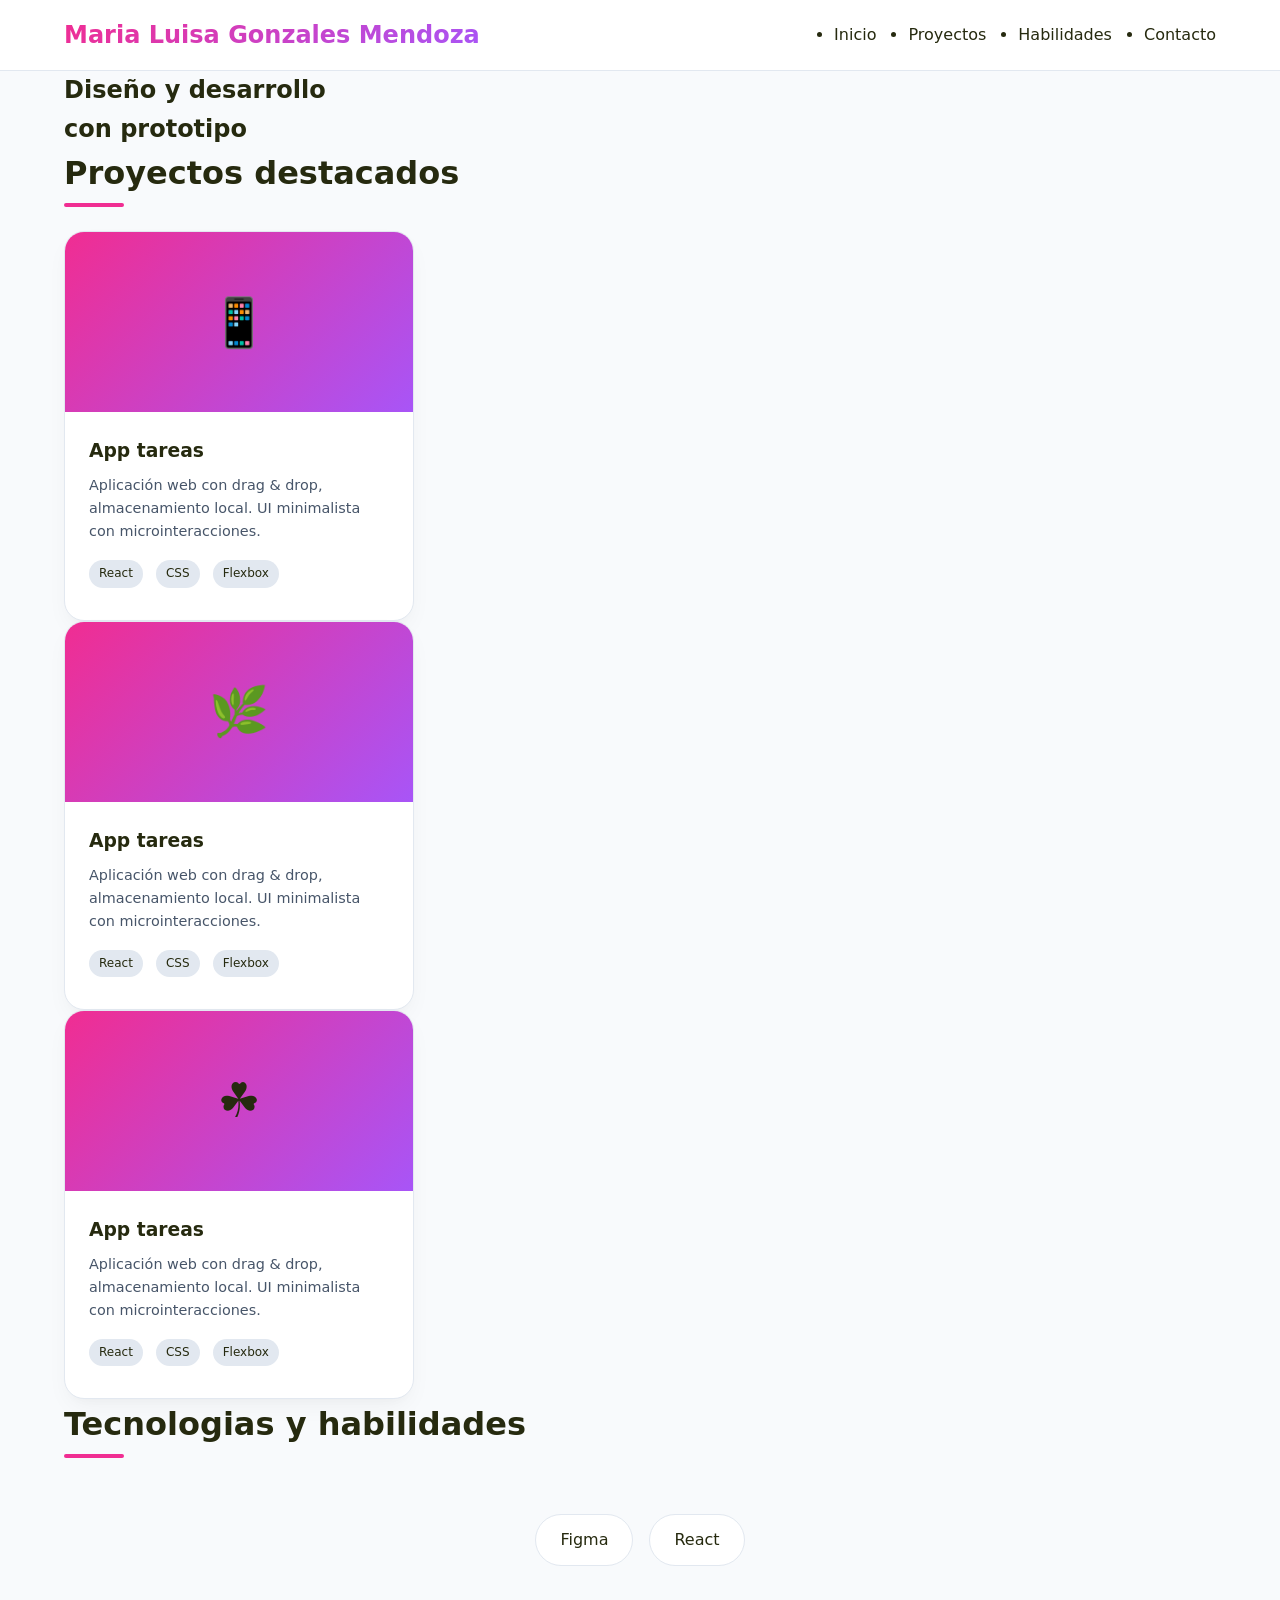
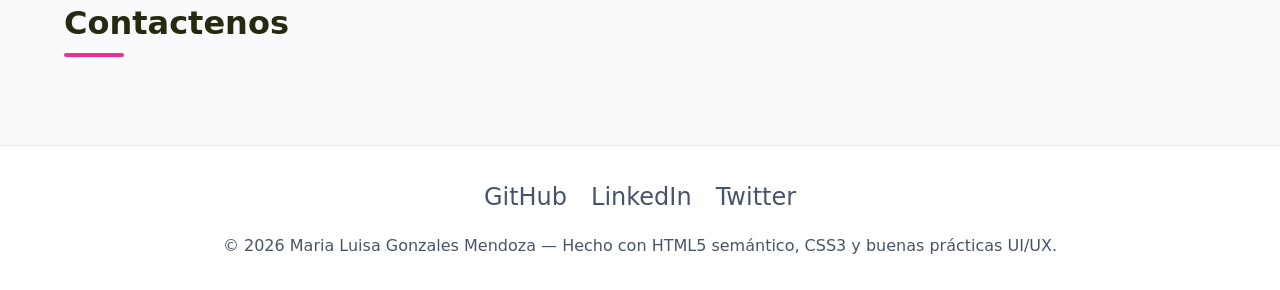
==== sesion1_mar/index.html @ 14f20680 "Primer avance" ====
<!doctype html>
<html lang="es">

<head>
  <title>Maria Luisa Gonzales Mendoza - full stack</title>
  <!-- SEO & Open Graph Meta Tags -->
  <meta name="description" content="Portafolio de Maria Luisa Gonzales, Desarrollador de software y analista programador" />
  <meta name="keywords" content="desarrollador, full stack, react, nodejs, python, portafolio" />
  <meta name="author" content="Maria Luisa Gonzales Mendoza" />
  <!-- Open Graph -->
  <meta property="og:title" content="Maria Luisa Gonzales Mendoza – Desarrollador Full Stack" />
  <meta property="og:description" content="Portafolio profesional de Maria Luisa Gonzales." />
  <meta property="og:type" content="website" />
  <meta property="og:url" content="https://hebertcussi.dev" />  <!-- podemos hacer con dominios gratuitos -->

  <link rel="stylesheet" href="css/estilos.css" />
</head>

<body>
  <!-- <header> semántico con navegación -->
  <header>
    <div class="container">
      <div class="navbar">
        <div class="logo">Maria Luisa Gonzales Mendoza</div>
        <nav>
          <ul>
            <li><a href="#inicio">Inicio</a></li>
            <li><a href="#proyectos">Proyectos</a></li>
            <li><a href="#habilidades">Habilidades</a></li>
            <li><a href="#contacto">Contacto</a></li>
          </ul>
        </nav>
      </div>
    </div>
  </header>
  
  <!-- <main> agrupa el contenido principal -->
  <main>
    <!--<section> Hero / Inicio -->
    <section id="inicio">
      <div class="container">
        <h2>Diseño y desarrollo <br> con prototipo</h2>
      </div>
    </section>
    <!-- <section> Acerca de -->
    <section id="proyectos">
      <div class="container">
        <h2 class="section-titulo">Proyectos destacados</h2>
        <div class="proyecto-grilla">
          <article>
            <div class="proyecto-img">📱</div>
            <div class="proyecto-info">
              <h3>App tareas</h3>
              <p>Aplicación web con drag & drop, almacenamiento local. UI minimalista con microinteracciones.</p>
              <div>
                <span class="tecnologias">React</span>
                <span class="tecnologias">CSS</span>
                <span class="tecnologias">Flexbox</span>
              </div>
            </div>
          </article>
        </div>

        <div class="proyecto-grilla">
          <article>
            <div class="proyecto-img">🌿</div>
            <div class="proyecto-info">
              <h3>App tareas</h3>
              <p>Aplicación web con drag & drop, almacenamiento local. UI minimalista con microinteracciones.</p>
              <div>
                <span class="tecnologias">React</span>
                <span class="tecnologias">CSS</span>
                <span class="tecnologias">Flexbox</span>
              </div>
            </div>
          </article>
        </div>

      <div class="proyecto-grilla">
          <article>
            <div class="proyecto-img">☘️</div>
            <div class="proyecto-info">
              <h3>App tareas</h3>
              <p>Aplicación web con drag & drop, almacenamiento local. UI minimalista con microinteracciones.</p>
              <div>
                <span class="tecnologias">React</span>
                <span class="tecnologias">CSS</span>
                <span class="tecnologias">Flexbox</span>
              </div>
            </div>
          </article>
        </div> 

      </div>
    </section>
    <!--  <section> Proyectos con CSS Grid + <article> semántico -->
    <section id="habilidades">
      <div class="container">
        <h2 class="section-titulo">Tecnologias y habilidades</h2>
        <div class="skills-container">
          <div class="skill-items">Figma</div>
          <div class="skill-items">React</div>
        </div>
      </div>
    </section>
    <!--  <section> Contacto con formulario HTML5 validado -->
    <section id="contacto">
      <div class="container">
        <h2 class="section-titulo">Contactenos</h2>
      </div>
    </section>
  </main>

  <!-- <footer> semántico -->
  <footer>
    <div class="container">
      <div class="social-links">
        <a href="#" aria-label="GitHub">GitHub</a>
        <a href="#" aria-label="LinkedIn">LinkedIn</a>
        <a href="#" aria-label="Twitter">Twitter</a>
      </div>
      <p>
        © 2026 Maria Luisa Gonzales Mendoza — Hecho con HTML5 semántico, CSS3 y buenas
        prácticas UI/UX.
      </p>
    </div>
  </footer>
</body>
</html>
---- sesion1_mar/css/estilos.css ----
/* ============================================ */
/* 1. VARIABLES CSS (tema claro)         */
/* ============================================ */
:root {
  /* Colores claros (por defecto) */
  --bg-primary: #f8fafc;
  --bg-secondary: #ffffff;
  --text-primary: #262a0f;
  --text-secondary: #475569;
  --accent: #f02d92; /* color del logo*/
  --accent-gradiente: #a855f7;
  --accent-hover: #4f46e5;
  --border: #e2e8f0;
  --card-shadow: 0 10px 25px -5px rgba(0, 0, 0, 0.05), 0 8px 10px -6px rgba(0, 0, 0, 0.02);
  --transition: all 0.3s cubic-bezier(0.4, 0, 0.2, 1);
}

/* ============================================ */
/* 2. RESET Y ESTILOS GLOBALES (Box Model)      */
/* ============================================ */
* {
  margin: 0;
  padding: 0;
  box-sizing: border-box;
}

body {
  font-family: system-ui, -apple-system, 'Segoe UI', Roboto, 'Helvetica Neue', sans-serif;
  background-color: var(--bg-primary);
  color: var(--text-primary);
  line-height: 1.6;
  transition: background-color 0.2s, color 0.2s;
}

html {
  scroll-behavior: smooth; /* Para que tenga scrol*/
}

.container {
  max-width: 1200px;
  margin: 0 auto;
  padding: 0 24px;
}

/* ============================================ */
/* 3. HEADER Y NAVEGACIÓN (FLEXBOX)             */
/* ============================================ */
header {
  background: var(--bg-secondary);
  backdrop-filter: blur(8px);
  border-bottom: 1px solid var(--border);
  position: sticky;
  top: 0;
  z-index: 100;
}

.navbar {
  display: flex;
  justify-content: space-between;
  align-items: center;
  padding: 1rem 0;
  flex-wrap: wrap; /* pone a la misma linea las opciones*/
  gap: 1rem; /*espacio superior */
}

.logo { /*en este caso el nombre del autor que esta en el lado superior*/
  font-size: 1.5rem;
  font-weight: 700;
  background: linear-gradient(135deg, var(--accent), var(--accent-gradiente) );
  background-clip: text;
  -webkit-background-clip: text;
  color: transparent;
}

nav ul {
  display: flex;
  gap: 2rem;
  flex-wrap: wrap;
}

nav ul li a {
  text-decoration: none;
  color: var(--text-primary);
  font-weight: 500;
  transition: var(--transition);
  padding: 0.5rem 0;
  border-bottom: 2px solid transparent;
}

nav ul li a:hover {
  color: var(--accent);
  border-bottom-color: var(--accent);
}


.section-titulo{
  position: relative;
  display:  inline-block;
  margin-bottom: 2rem;
  font-size: 2rem;
}

.section-titulo::after{
  content: '';
  position: absolute;
  bottom: -8px;
  left: 0;
  width: 60px;
  height: 4px;
  background: var(--accent);
  border-radius: 2px;
}

/* ============================================ */
/* 3. FICHAS DE LA SECCION 1                    */
/* ============================================ */

.proyecto-grilla{
  background: var(--bg-secondary);
  border-radius: 20px;
  overflow: hidden;
  box-shadow: var(--card-shadow);
  transition: var(--transition);
  flex:  1 1 300px;
  max-width: 350px;
  border: 1px solid var(--border);
}

.proyecto-info{
  padding: 1.5rem;
}

.proyecto-info h3{
  margin-bottom: 0.5rem;
}
.proyecto-info p{
  color: var(--text-secondary);
  font-size: 0.90rem;
  margin-bottom: 1rem;
}
.tecnologias{
  display: inline-block;
  background: var(--border);
  padding: 4px 10px;
  border-radius: 20px;
  font-size: 0.75rem;
  margin-right: 0.5rem;
  margin-bottom: 0.5rem;
  color: var(--text-primary);
}

.proyecto-img{
  background: linear-gradient(135deg, var(--accent), var(--accent-gradiente));
  height: 180px;
  display: flex;
  align-items: center;
  justify-content: center;
  font-size: 3rem;
}
.skills-container{
  display: flex;
  flex-wrap: wrap;
  gap: 1rem;
  justify-content: center;
  margin: 2rem 0;
}
.skill-items{
  background: var(--bg-secondary);
  border: 1px solid var(--border);
  border-radius: 50px;
  padding: 0.75rem 1.5rem;
  font-weight: 500;
  transition: var(--transition);
  cursor:default;
}
.skill-items:hover{
  transform: scale(1);
  border-color: var(--accent);
  color: var(--accent);
}

/* ============================================ */
/* 5. FOOTER                                    */
/* ============================================ */
footer{
  background: var(--bg-secondary);
  border-top: 1px solid var(--border);
  padding: 2rem 0;
  margin-top: 4rem;
  text-align: center;
  color: var(--text-secondary);
}

.social-links{ /* para alinear y separar la opciones*/
  display: flex;
  justify-content: center;
  gap: 1.5rem;
  margin-bottom: 1rem;
}

.social-links a{
  color: var(--text-secondary);
  font-size: 1.5rem;
  transition: var(--transition);
  text-decoration: none;
}

.social-links a:hover{ /*dar efecto de movimiento hacia arriba a las opciones*/
  color: var(--accent);
  transform: translateY(-3px);
}
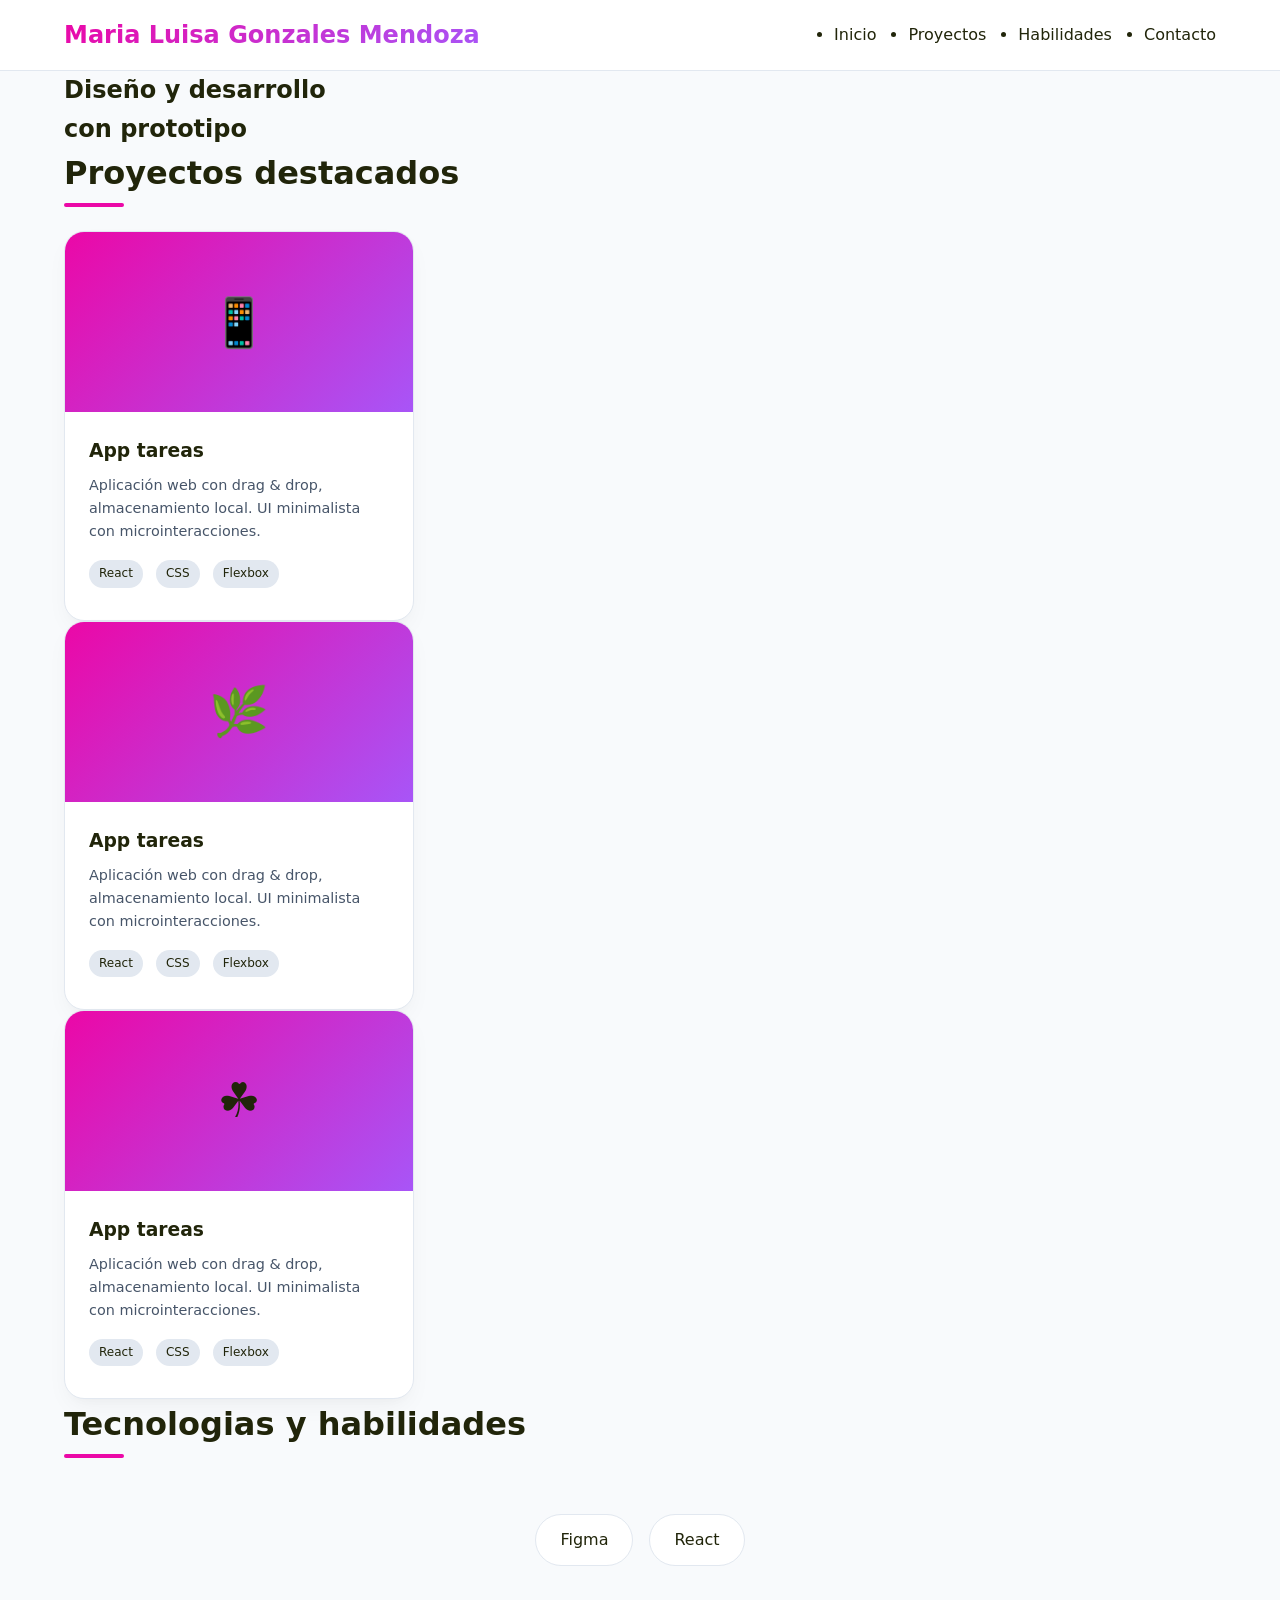
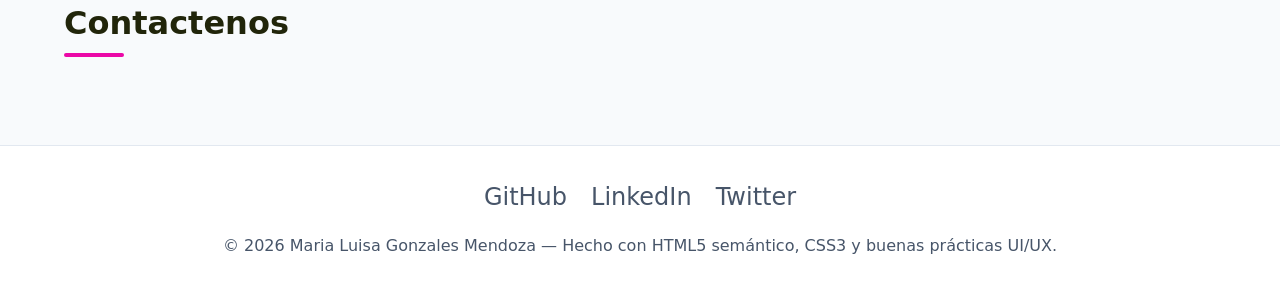
==== commit 5faf9bea: "modi3" ====
--- a/sesion1_mar/index.html
+++ b/sesion1_mar/index.html
@@ -4,7 +4,7 @@
 <head>
   <title>Maria Luisa Gonzales Mendoza - full stack</title>
   <!-- SEO & Open Graph Meta Tags -->
-  <meta name="description" content="Portafolio de Maria Luisa Gonzales, Desarrollador de software y analista programador" />
+  <meta name="description" content="Portafolio de Maria Luisa Gonzales M., Desarrollador de software y analista programador" />
   <meta name="keywords" content="desarrollador, full stack, react, nodejs, python, portafolio" />
   <meta name="author" content="Maria Luisa Gonzales Mendoza" />
   <!-- Open Graph -->
--- a/sesion1_mar/css/estilos.css
+++ b/sesion1_mar/css/estilos.css
@@ -5,9 +5,9 @@
   /* Colores claros (por defecto) */
   --bg-primary: #f8fafc;
   --bg-secondary: #ffffff;
-  --text-primary: #262a0f;
+  --text-primary: #21250a;
   --text-secondary: #475569;
-  --accent: #f02d92; /* color del logo*/
+  --accent: #eb08a7; /* color del logo*/
   --accent-gradiente: #a855f7;
   --accent-hover: #4f46e5;
   --border: #e2e8f0;
